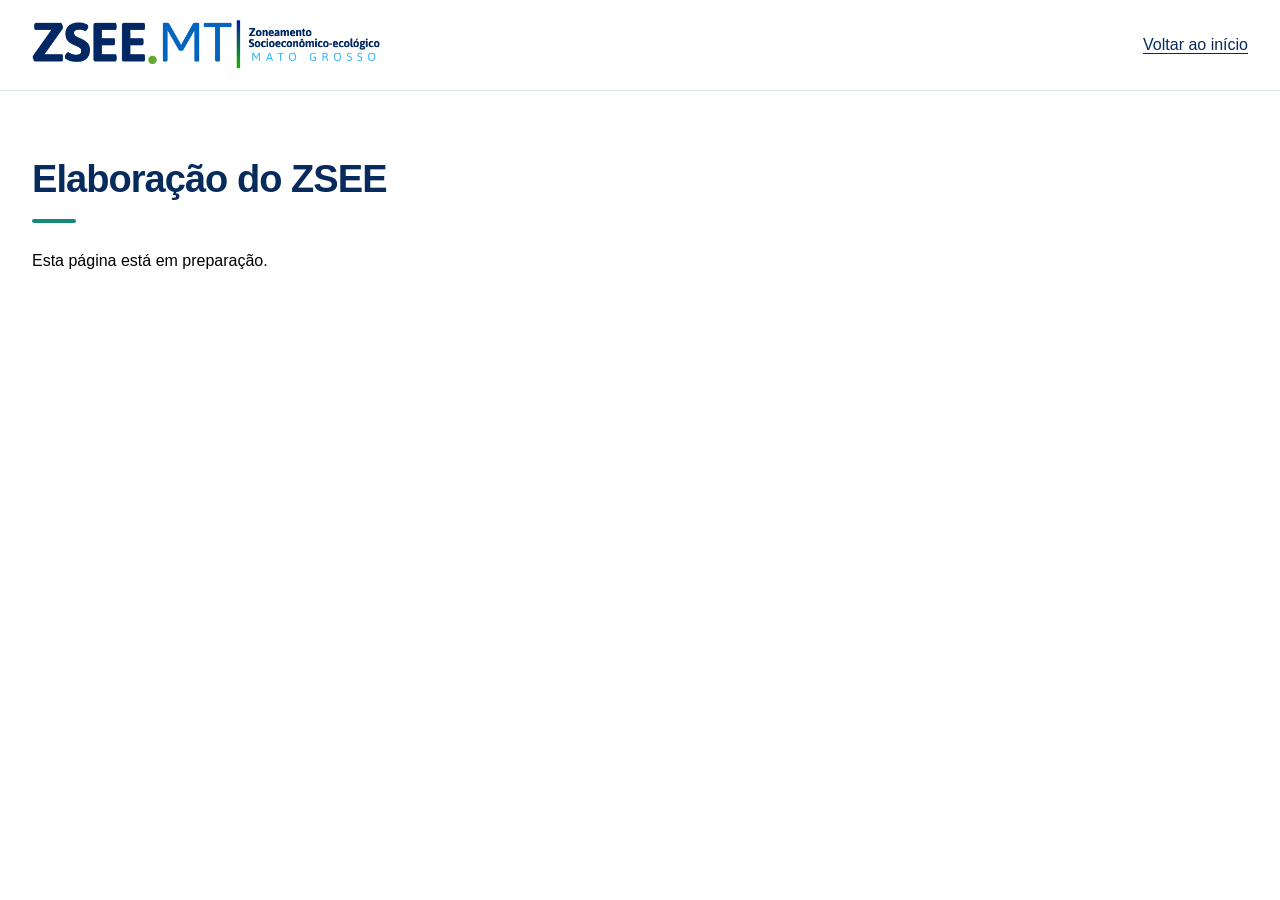
==== zoneamento-organizado/paginas/elaboracao/index.html @ bce74e0b "Add files via upload" ====
<!DOCTYPE html>
<html lang="pt-BR"><head><meta charset="UTF-8"><meta name="viewport" content="width=device-width,initial-scale=1"><title>Elaboração do ZSEE — ZSEE-MT</title><link rel="stylesheet" href="../../assets/css/site.css"></head><body>
<header class="header"><div class="container header-inner"><a class="brand" href="../../index.html"><img src="../../assets/imagens/logo.png" alt="ZSEE-MT — início"></a><a href="../../index.html">Voltar ao início</a></div></header>
<main class="section"><div class="container prose"><h1>Elaboração do ZSEE</h1><p>Esta página está em preparação.</p><!-- Inserir aqui o conteúdo aprovado desta página. --></div></main>
</body></html>
---- zoneamento-organizado/assets/css/site.css ----
:root{--navy:#062b5c;--blue:#086cb3;--green:#168a78;--ink:#26394d;--muted:#596c7d;--surface:#f2f7fa;--line:#dce7ee;font-family:Arial,Helvetica,sans-serif;color:var(--ink);background:#fff}
*{box-sizing:border-box}html{scroll-behavior:smooth}body{margin:0}button,a{-webkit-tap-highlight-color:transparent}button{font:inherit;cursor:pointer}a{color:var(--navy);text-underline-offset:3px}button:focus-visible,a:focus-visible,summary:focus-visible,[tabindex]:focus-visible{outline:3px solid var(--green);outline-offset:5px}img{max-width:100%;height:auto;display:block}svg{width:30px;height:30px;fill:none;stroke:currentColor;stroke-width:1.7;stroke-linecap:round;stroke-linejoin:round;flex-shrink:0}[hidden]{display:none!important}.container{width:min(1240px,calc(100% - 64px));margin:auto}.skip{position:absolute;top:-100px;left:16px;background:#fff;padding:12px;z-index:20}.skip:focus{top:10px}.header{background:white;border-bottom:1px solid var(--line)}.header-inner{display:flex;align-items:center;justify-content:space-between;gap:24px;min-height:100px;position:relative}.brand{width:350px;flex-shrink:1}.nav{display:flex;gap:32px;align-items:center}.nav a{font-size:13px;font-weight:700;text-decoration:none;padding:16px 0}.nav a:hover{color:var(--green)}.menu-toggle{display:none;width:48px;height:48px;border:1px solid var(--line);background:#fff;border-radius:8px;color:var(--navy)}.menu-toggle svg{margin:auto}.hero{position:relative;min-height:400px;height:clamp(340px,36vw,530px);isolation:isolate;background:#c9e6e8 url('../imagens/capa.jpg') center/cover}.hero-video{position:absolute;inset:0;width:100%;height:100%;object-fit:cover;object-position:center;z-index:-2}.hero:after{content:'';position:absolute;inset:0;background:linear-gradient(0deg,rgba(4,32,64,.12),transparent 60%);z-index:-1}.hero-inner{height:100%;display:flex;align-items:center;justify-content:center;padding:32px 0}.hero-logo{width:min(660px,80%);padding:24px 30px;background:rgba(255,255,255,.87);border-radius:14px;box-shadow:0 8px 32px #062b5c12;backdrop-filter:blur(3px)}.video-control{position:absolute;bottom:16px;right:24px;background:#fff;border:1px solid var(--line);border-radius:24px;padding:10px 16px;color:var(--navy);font-size:13px;min-height:44px}.access-band{background:var(--navy);padding:20px 0}.access-grid{display:grid;grid-template-columns:repeat(4,minmax(0,1fr));gap:16px}.access-card{display:flex;align-items:center;gap:14px;min-height:98px;padding:20px;border-radius:14px;background:white;color:var(--navy);border:0;box-shadow:0 4px 12px #001b3829;text-align:left;font-size:15px;font-weight:700;line-height:1.4;text-decoration:none;transition:transform .2s}.access-card:hover{transform:translateY(-3px)}.access-card .arrow{margin-left:auto;width:18px;height:18px}.section{padding:66px 0}.eyebrow{text-transform:uppercase;letter-spacing:.15em;color:var(--green);font-size:12px;font-weight:700;margin:0 0 12px}h1,h2,h3{color:var(--navy)}h1,h2{font-size:clamp(27px,3vw,38px);line-height:1.2;margin:0 0 24px;letter-spacing:-.025em}h1:after,h2:after{content:'';display:block;width:44px;height:4px;background:var(--green);margin-top:16px;border-radius:2px}.presentation-grid{display:grid;grid-template-columns:1.15fr 1fr;gap:52px;align-items:center}.prose p{font-size:16px;line-height:1.8;margin:0 0 18px}.prose p:last-child{margin-bottom:0}.prose a{font-weight:700}.flowchart{margin:0}.flowchart img{width:100%;max-width:560px;margin:auto}.flowchart figcaption{font-size:13px;line-height:1.6;color:var(--muted);margin:18px 0 0;text-align:center}.history{background:var(--surface);border-block:1px solid var(--line)}.history-header{display:flex;align-items:flex-end;justify-content:space-between;gap:24px;margin-bottom:30px}.history-header h2{max-width:720px;margin-bottom:12px}.history-header p{color:var(--muted);line-height:1.6;margin:0;max-width:720px}.controls{display:flex;gap:10px;flex-shrink:0}.round-button{width:48px;height:48px;background:white;border:1px solid #b8cbd9;border-radius:50%;color:var(--navy);display:grid;place-items:center}.round-button svg{width:22px;height:22px}.round-button:disabled{opacity:.35;cursor:default}.timeline{display:flex;gap:24px;overflow-x:auto;scroll-snap-type:x mandatory;scroll-padding-left:0;overscroll-behavior-x:contain;padding:8px 4px 24px;scrollbar-width:thin;scrollbar-color:#93afc4 transparent}.event{flex:0 0 calc((100% - 48px)/3);min-width:0;scroll-snap-align:start;position:relative;padding-top:12px}.year{font-size:27px;font-weight:800;color:var(--navy);margin-bottom:20px;display:block}.event:before{content:'';position:absolute;top:62px;left:0;right:-24px;height:2px;background:#b9cddc}.event:after{content:'';position:absolute;top:56px;left:0;width:14px;height:14px;background:var(--green);border:3px solid var(--surface);outline:2px solid var(--green);border-radius:50%}.event-card{background:#fff;border:1px solid var(--line);border-radius:12px;padding:24px;margin-top:32px;box-shadow:0 6px 20px #062b5c07;min-height:240px;overflow-wrap:anywhere}.event-card p{font-size:15px;line-height:1.75;margin:0}.event-card p+p{margin-top:14px}.law{font-weight:700}.timeline-status{margin-top:12px;color:var(--muted);font-size:13px;line-height:1.5}.structure-intro{max-width:900px}.groups{margin-top:30px}details{border:1px solid var(--line);border-radius:12px;margin-top:12px;overflow:hidden}summary{padding:20px 24px;color:var(--navy);font-weight:700;cursor:pointer;line-height:1.5;background:var(--surface)}.group-content{padding:24px}.entity-grid{display:grid;grid-template-columns:repeat(3,minmax(0,1fr));gap:16px}.entity-card{border:1px solid var(--line);border-radius:10px;padding:18px;display:flex;gap:16px;align-items:center;min-width:0}.logo-wrap{width:64px;flex-shrink:0}.logo-wrap img{max-height:64px;object-fit:contain;margin:auto}.entity-info{min-width:0;overflow-wrap:anywhere}.entity-info h3{font-size:15px;line-height:1.4;margin:0 0 5px}.entity-info p{font-size:13px;line-height:1.5;margin:0}.no-logo{font-size:12px;color:var(--muted)}.footer{background:var(--navy);color:white;padding:32px 0}.footer-inner{display:flex;justify-content:space-between;gap:24px;align-items:center}.footer-logo{width:150px;border-radius:4px}.footer p{font-size:13px;line-height:1.7;margin:0}.footer a{color:white}dialog{border:1px solid var(--line);border-radius:14px;padding:28px;max-width:min(460px,calc(100% - 32px));color:var(--ink)}dialog::backdrop{background:#062b5c66}dialog h2{font-size:24px}dialog p{line-height:1.6}.dialog-close{background:var(--navy);color:#fff;border:0;border-radius:8px;min-height:44px;padding:12px 20px}.video-control:disabled{display:none}
@media(max-width:1000px){.nav{gap:18px}.brand{width:280px}.presentation-grid{gap:30px;grid-template-columns:1fr 1fr}.access-card{padding:16px;gap:10px;font-size:14px}.entity-grid{grid-template-columns:repeat(2,minmax(0,1fr))}.event{flex-basis:calc((100% - 24px)/2)}}
@media(max-width:760px){.container{width:calc(100% - 36px)}.header-inner{min-height:78px}.brand{width:min(280px,calc(100% - 72px))}.menu-toggle{display:block;flex-shrink:0}.nav{display:none;position:absolute;top:calc(100% - 1px);left:-18px;right:-18px;background:#fff;padding:12px 24px 20px;z-index:10;border-bottom:1px solid var(--line);box-shadow:0 12px 20px #062b5c12}.nav.open{display:flex;flex-direction:column;align-items:stretch;gap:0}.nav a{padding:16px;border-bottom:1px solid var(--line);font-size:14px}.hero{height:360px;min-height:0}.hero-logo{width:100%;padding:18px 16px;border-radius:10px}.video-control{bottom:12px;right:18px}.access-band{padding:16px 0}.access-grid{grid-template-columns:repeat(2,minmax(0,1fr));gap:12px}.access-card{min-height:108px;flex-wrap:wrap;align-content:center;position:relative;padding:16px;font-size:14px;gap:10px}.access-card>svg:first-child{width:26px;height:26px}.access-card>span{flex-basis:100%}.access-card .arrow{position:absolute;right:12px;top:20px}.section{padding:42px 0}.presentation-grid{grid-template-columns:1fr;gap:30px}.prose p{line-height:1.75}.flowchart{max-width:540px;margin:auto}.history-header{align-items:flex-start;flex-direction:column;gap:20px}.controls{align-self:flex-end}.event{flex-basis:100%}.event-card{min-height:0;padding:22px}.history-header h2{font-size:28px}.entity-grid{grid-template-columns:1fr}.group-content{padding:16px}summary{padding:18px}.footer-inner{flex-direction:column;align-items:flex-start}.hero-video{object-position:50% center}.footer-logo{width:130px}}
@media(prefers-reduced-motion:reduce){html{scroll-behavior:auto}*{transition:none!important}.hero-video{display:none}}

/* Refinamentos solicitados */
:root{--ink:#3b3b3b;--muted:#555;}
body,h1,h2,h3,strong,a,.year,.eyebrow,.nav a,.access-card,.round-button,.menu-toggle,summary,.entity-info h3,.timeline-status,.flowchart figcaption{color:#3b3b3b}
.header-inner{min-height:90px}
.hero-logo{background:rgba(255,255,255,.65);backdrop-filter:none}
.hero-video{object-position:center top}
.hero{background-position:center top}
.access-card{font-size:17px}
.carousel-shell{display:grid;grid-template-columns:48px minmax(0,1fr) 48px;gap:18px;align-items:center}
.timeline{min-width:0;position:relative;padding:4px 2px 16px;scrollbar-width:none}
.timeline::-webkit-scrollbar{display:none}
.event{padding-top:0;display:flex;flex-direction:column}
.year{margin:0;font-size:27px;line-height:36px;height:36px}
.event:before{top:52px}
.event:after{top:46px}
.event-card{margin-top:36px;flex:1;min-height:250px}
.history-header{margin-bottom:30px}
.sr-only{position:absolute;width:1px;height:1px;padding:0;margin:-1px;overflow:hidden;clip:rect(0,0,0,0);white-space:nowrap;border:0}
.footer{background:#edf2f5;color:#3b3b3b;border-top:1px solid var(--line)}
.footer a,.footer p{color:#3b3b3b}
.footer-logo{width:300px;max-width:35%;border-radius:0}
.footer-inner{justify-content:flex-start;gap:42px}
.footer p{font-size:14px}
@media(max-width:1000px){.access-card{font-size:16px}.carousel-shell{gap:12px}.footer-inner{gap:24px}}
@media(max-width:760px){.header-inner{min-height:72px}.hero-video{object-position:45% top}.access-card{font-size:16px}.carousel-shell{grid-template-columns:40px minmax(0,1fr) 40px;gap:8px}.carousel-shell .round-button{width:40px;height:44px}.event-card{padding:18px;min-height:0}.footer-logo{width:280px;max-width:100%}.footer-inner{align-items:flex-start}.hero{background-position:45% top}}

.footer-logo{background:#062b5c;padding:10px;border-radius:4px}

/* Texto preto nas áreas claras; rodapé institucional azul-escuro. */
:root{--ink:#000;--muted:#000}
body,h1,h2,h3,strong,a,.year,.eyebrow,.nav a,.access-card,summary,.entity-info h3,.entity-info p,.prose p,.history-header p,.timeline-status,.flowchart figcaption,.no-logo{color:#000}
.footer{background:#062b5c;color:#fff;border-top:0}
.footer p,.footer strong,.footer a{color:#fff}
.footer-logo{background:transparent;padding:0;border-radius:0}

/* Preservar a paleta original; substituir somente textos cinza. */
:root{--ink:#000;--muted:#000}
body,.prose p,.event-card p,.history-header p,.entity-info p,.timeline-status,.flowchart figcaption,.no-logo{color:#000}
h1,h2,h3,strong,a,.year,.nav a,.access-card,.round-button,.menu-toggle,summary,.entity-info h3{color:var(--navy)}
.eyebrow{color:var(--green)}
.footer{background:var(--navy);color:#fff}
.footer p,.footer strong,.footer a{color:#fff}

/* Novo vídeo: 1890 x 600, exibido inteiro sem deformação. */
.hero{height:auto;min-height:0;aspect-ratio:1890 / 600;background-size:contain;background-position:center;background-repeat:no-repeat;}
.hero-video{object-fit:contain;object-position:center;}
.hero-inner{position:absolute;inset:0;}
@media(max-width:760px){.hero{height:auto;min-height:0;aspect-ratio:1890 / 600;}.hero-logo{width:min(440px,88%);padding:10px 12px;}.hero-inner{padding:10px 0;}}

/* Celular: vídeo anterior e enquadramento aprovado. */
@media(max-width:760px){
 .hero{height:360px;min-height:0;aspect-ratio:auto;background-size:cover;background-position:45% top;}
 .hero-video{object-fit:cover;object-position:45% top;}
 .hero-logo{width:100%;padding:18px 16px;}
 .hero-inner{padding:32px 0;}
}
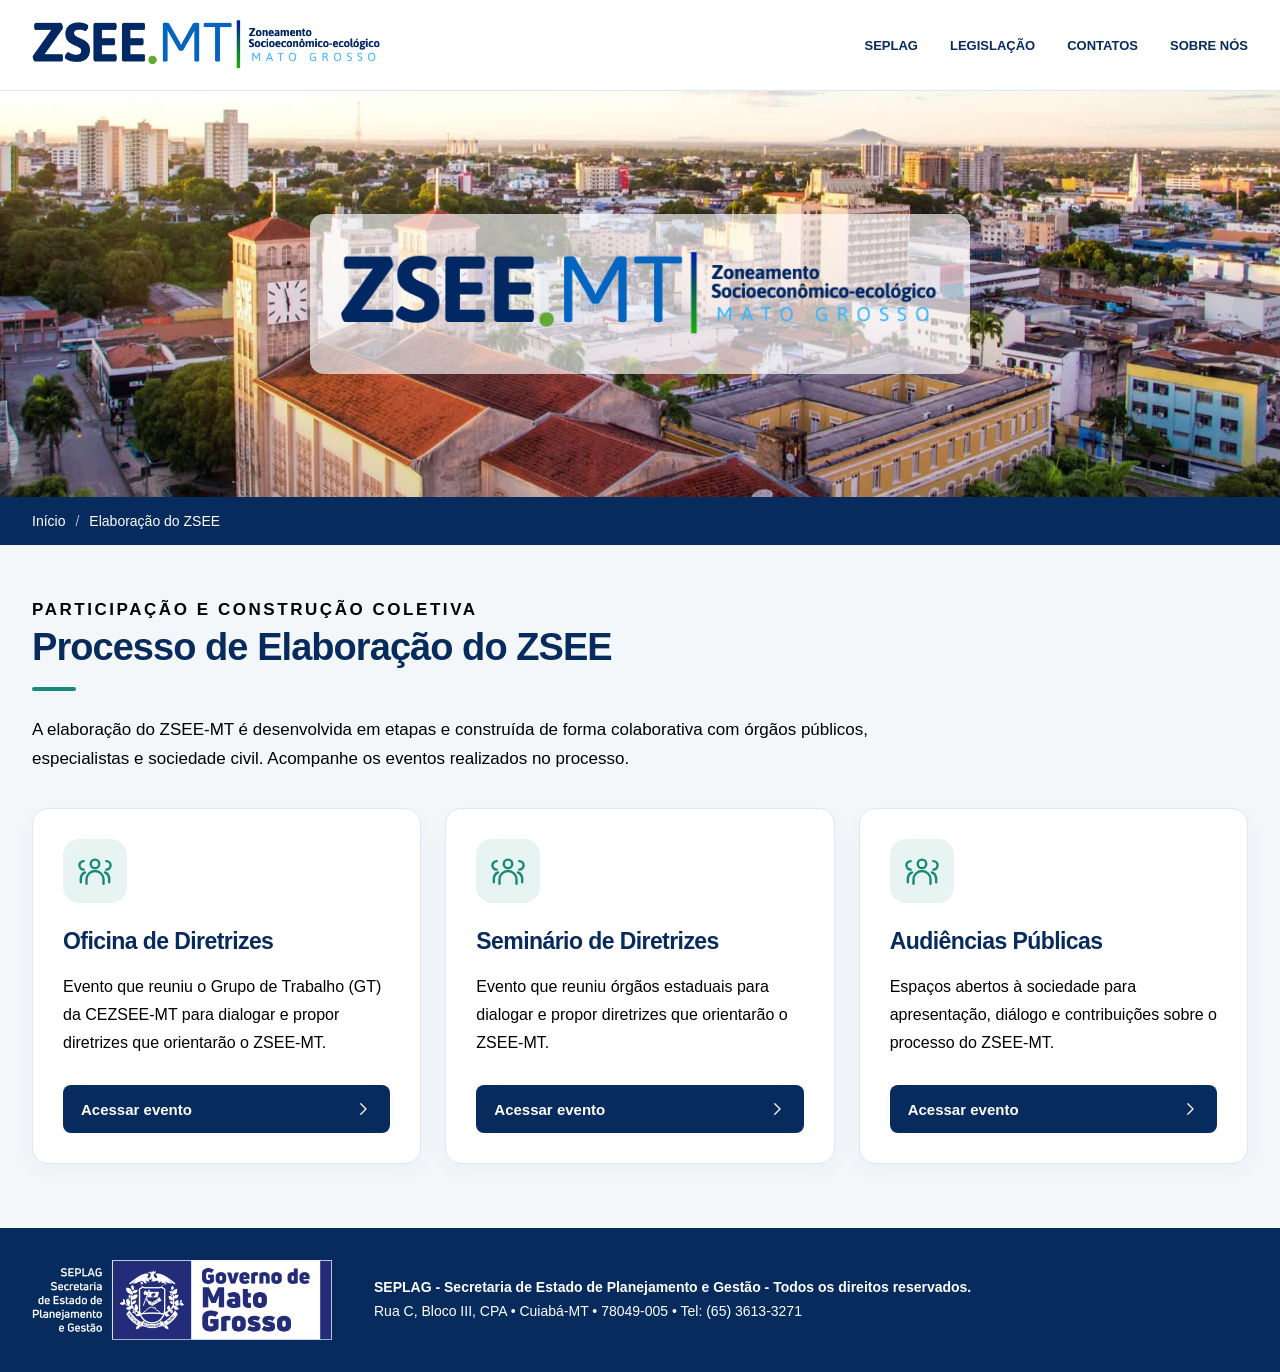
==== commit bfa0e7af: "Update index.html" ====
--- a/zoneamento-organizado/paginas/elaboracao/index.html
+++ b/zoneamento-organizado/paginas/elaboracao/index.html
@@ -1,5 +1,98 @@
 <!DOCTYPE html>
-<html lang="pt-BR"><head><meta charset="UTF-8"><meta name="viewport" content="width=device-width,initial-scale=1"><title>Elaboração do ZSEE — ZSEE-MT</title><link rel="stylesheet" href="../../assets/css/site.css"></head><body>
-<header class="header"><div class="container header-inner"><a class="brand" href="../../index.html"><img src="../../assets/imagens/logo.png" alt="ZSEE-MT — início"></a><a href="../../index.html">Voltar ao início</a></div></header>
-<main class="section"><div class="container prose"><h1>Elaboração do ZSEE</h1><p>Esta página está em preparação.</p><!-- Inserir aqui o conteúdo aprovado desta página. --></div></main>
-</body></html>+<html lang="pt-BR"><head><meta charset="UTF-8"><meta name="viewport" content="width=device-width,initial-scale=1"><title>Elaboração do ZSEE — Mato Grosso</title><meta name="description" content="Eventos do processo de elaboração do ZSEE-MT: Oficina de Diretrizes, Seminário de Diretrizes e Audiências Públicas."><style>:root{--navy:#062b5c;--blue:#086cb3;--green:#168a78;--ink:#26394d;--muted:#596c7d;--surface:#f2f7fa;--line:#dce7ee;font-family:Arial,Helvetica,sans-serif;color:var(--ink);background:#fff}
+*{box-sizing:border-box}html{scroll-behavior:smooth}body{margin:0}button,a{-webkit-tap-highlight-color:transparent}button{font:inherit;cursor:pointer}a{color:var(--navy);text-underline-offset:3px}button:focus-visible,a:focus-visible,summary:focus-visible,[tabindex]:focus-visible{outline:3px solid var(--green);outline-offset:5px}img{max-width:100%;height:auto;display:block}svg{width:30px;height:30px;fill:none;stroke:currentColor;stroke-width:1.7;stroke-linecap:round;stroke-linejoin:round;flex-shrink:0}[hidden]{display:none!important}.container{width:min(1240px,calc(100% - 64px));margin:auto}.skip{position:absolute;top:-100px;left:16px;background:#fff;padding:12px;z-index:20}.skip:focus{top:10px}.header{background:white;border-bottom:1px solid var(--line)}.header-inner{display:flex;align-items:center;justify-content:space-between;gap:24px;min-height:100px;position:relative}.brand{width:350px;flex-shrink:1}.nav{display:flex;gap:32px;align-items:center}.nav a{font-size:13px;font-weight:700;text-decoration:none;padding:16px 0}.nav a:hover{color:var(--green)}.menu-toggle{display:none;width:48px;height:48px;border:1px solid var(--line);background:#fff;border-radius:8px;color:var(--navy)}.menu-toggle svg{margin:auto}.hero{position:relative;min-height:400px;height:clamp(340px,36vw,530px);isolation:isolate;background:#c9e6e8 url('[data-uri]') center/cover}.hero-video{position:absolute;inset:0;width:100%;height:100%;object-fit:cover;object-position:center;z-index:-2}.hero:after{content:'';position:absolute;inset:0;background:linear-gradient(0deg,rgba(4,32,64,.12),transparent 60%);z-index:-1}.hero-inner{height:100%;display:flex;align-items:center;justify-content:center;padding:32px 0}.hero-logo{width:min(660px,80%);padding:24px 30px;background:rgba(255,255,255,.87);border-radius:14px;box-shadow:0 8px 32px #062b5c12;backdrop-filter:blur(3px)}.video-control{position:absolute;bottom:16px;right:24px;background:#fff;border:1px solid var(--line);border-radius:24px;padding:10px 16px;color:var(--navy);font-size:13px;min-height:44px}.access-band{background:var(--navy);padding:20px 0}.access-grid{display:grid;grid-template-columns:repeat(4,minmax(0,1fr));gap:16px}.access-card{display:flex;align-items:center;gap:14px;min-height:98px;padding:20px;border-radius:14px;background:white;color:var(--navy);border:0;box-shadow:0 4px 12px #001b3829;text-align:left;font-size:15px;font-weight:700;line-height:1.4;text-decoration:none;transition:transform .2s}.access-card:hover{transform:translateY(-3px)}.access-card .arrow{margin-left:auto;width:18px;height:18px}.section{padding:66px 0}.eyebrow{text-transform:uppercase;letter-spacing:.15em;color:var(--green);font-size:12px;font-weight:700;margin:0 0 12px}h1,h2,h3{color:var(--navy)}h1,h2{font-size:clamp(27px,3vw,38px);line-height:1.2;margin:0 0 24px;letter-spacing:-.025em}h1:after,h2:after{content:'';display:block;width:44px;height:4px;background:var(--green);margin-top:16px;border-radius:2px}.presentation-grid{display:grid;grid-template-columns:1.15fr 1fr;gap:52px;align-items:center}.prose p{font-size:16px;line-height:1.8;margin:0 0 18px}.prose p:last-child{margin-bottom:0}.prose a{font-weight:700}.flowchart{margin:0}.flowchart img{width:100%;max-width:560px;margin:auto}.flowchart figcaption{font-size:13px;line-height:1.6;color:var(--muted);margin:18px 0 0;text-align:center}.history{background:var(--surface);border-block:1px solid var(--line)}.history-header{display:flex;align-items:flex-end;justify-content:space-between;gap:24px;margin-bottom:30px}.history-header h2{max-width:720px;margin-bottom:12px}.history-header p{color:var(--muted);line-height:1.6;margin:0;max-width:720px}.controls{display:flex;gap:10px;flex-shrink:0}.round-button{width:48px;height:48px;background:white;border:1px solid #b8cbd9;border-radius:50%;color:var(--navy);display:grid;place-items:center}.round-button svg{width:22px;height:22px}.round-button:disabled{opacity:.35;cursor:default}.timeline{display:flex;gap:24px;overflow-x:auto;scroll-snap-type:x mandatory;scroll-padding-left:0;overscroll-behavior-x:contain;padding:8px 4px 24px;scrollbar-width:thin;scrollbar-color:#93afc4 transparent}.event{flex:0 0 calc((100% - 48px)/3);min-width:0;scroll-snap-align:start;position:relative;padding-top:12px}.year{font-size:27px;font-weight:800;color:var(--navy);margin-bottom:20px;display:block}.event:before{content:'';position:absolute;top:62px;left:0;right:-24px;height:2px;background:#b9cddc}.event:after{content:'';position:absolute;top:56px;left:0;width:14px;height:14px;background:var(--green);border:3px solid var(--surface);outline:2px solid var(--green);border-radius:50%}.event-card{background:#fff;border:1px solid var(--line);border-radius:12px;padding:24px;margin-top:32px;box-shadow:0 6px 20px #062b5c07;min-height:240px;overflow-wrap:anywhere}.event-card p{font-size:15px;line-height:1.75;margin:0}.event-card p+p{margin-top:14px}.law{font-weight:700}.timeline-status{margin-top:12px;color:var(--muted);font-size:13px;line-height:1.5}.structure-intro{max-width:900px}.groups{margin-top:30px}details{border:1px solid var(--line);border-radius:12px;margin-top:12px;overflow:hidden}summary{padding:20px 24px;color:var(--navy);font-weight:700;cursor:pointer;line-height:1.5;background:var(--surface)}.group-content{padding:24px}.entity-grid{display:grid;grid-template-columns:repeat(3,minmax(0,1fr));gap:16px}.entity-card{border:1px solid var(--line);border-radius:10px;padding:18px;display:flex;gap:16px;align-items:center;min-width:0}.logo-wrap{width:64px;flex-shrink:0}.logo-wrap img{max-height:64px;object-fit:contain;margin:auto}.entity-info{min-width:0;overflow-wrap:anywhere}.entity-info h3{font-size:15px;line-height:1.4;margin:0 0 5px}.entity-info p{font-size:13px;line-height:1.5;margin:0}.no-logo{font-size:12px;color:var(--muted)}.footer{background:var(--navy);color:white;padding:32px 0}.footer-inner{display:flex;justify-content:space-between;gap:24px;align-items:center}.footer-logo{width:150px;border-radius:4px}.footer p{font-size:13px;line-height:1.7;margin:0}.footer a{color:white}dialog{border:1px solid var(--line);border-radius:14px;padding:28px;max-width:min(460px,calc(100% - 32px));color:var(--ink)}dialog::backdrop{background:#062b5c66}dialog h2{font-size:24px}dialog p{line-height:1.6}.dialog-close{background:var(--navy);color:#fff;border:0;border-radius:8px;min-height:44px;padding:12px 20px}.video-control:disabled{display:none}
+@media(max-width:1000px){.nav{gap:18px}.brand{width:280px}.presentation-grid{gap:30px;grid-template-columns:1fr 1fr}.access-card{padding:16px;gap:10px;font-size:14px}.entity-grid{grid-template-columns:repeat(2,minmax(0,1fr))}.event{flex-basis:calc((100% - 24px)/2)}}
+@media(max-width:760px){.container{width:calc(100% - 36px)}.header-inner{min-height:78px}.brand{width:min(280px,calc(100% - 72px))}.menu-toggle{display:block;flex-shrink:0}.nav{display:none;position:absolute;top:calc(100% - 1px);left:-18px;right:-18px;background:#fff;padding:12px 24px 20px;z-index:10;border-bottom:1px solid var(--line);box-shadow:0 12px 20px #062b5c12}.nav.open{display:flex;flex-direction:column;align-items:stretch;gap:0}.nav a{padding:16px;border-bottom:1px solid var(--line);font-size:14px}.hero{height:360px;min-height:0}.hero-logo{width:100%;padding:18px 16px;border-radius:10px}.video-control{bottom:12px;right:18px}.access-band{padding:16px 0}.access-grid{grid-template-columns:repeat(2,minmax(0,1fr));gap:12px}.access-card{min-height:108px;flex-wrap:wrap;align-content:center;position:relative;padding:16px;font-size:14px;gap:10px}.access-card>svg:first-child{width:26px;height:26px}.access-card>span{flex-basis:100%}.access-card .arrow{position:absolute;right:12px;top:20px}.section{padding:42px 0}.presentation-grid{grid-template-columns:1fr;gap:30px}.prose p{line-height:1.75}.flowchart{max-width:540px;margin:auto}.history-header{align-items:flex-start;flex-direction:column;gap:20px}.controls{align-self:flex-end}.event{flex-basis:100%}.event-card{min-height:0;padding:22px}.history-header h2{font-size:28px}.entity-grid{grid-template-columns:1fr}.group-content{padding:16px}summary{padding:18px}.footer-inner{flex-direction:column;align-items:flex-start}.hero-video{object-position:50% center}.footer-logo{width:130px}}
+@media(prefers-reduced-motion:reduce){html{scroll-behavior:auto}*{transition:none!important}.hero-video{display:none}}
+
+/* Refinamentos solicitados */
+:root{--ink:#3b3b3b;--muted:#555;}
+body,h1,h2,h3,strong,a,.year,.eyebrow,.nav a,.access-card,.round-button,.menu-toggle,summary,.entity-info h3,.timeline-status,.flowchart figcaption{color:#3b3b3b}
+.header-inner{min-height:90px}
+.hero-logo{background:rgba(255,255,255,.65);backdrop-filter:none}
+.hero-video{object-position:center top}
+.hero{background-position:center top}
+.access-card{font-size:17px}
+.carousel-shell{display:grid;grid-template-columns:48px minmax(0,1fr) 48px;gap:18px;align-items:center}
+.timeline{min-width:0;position:relative;padding:4px 2px 16px;scrollbar-width:none}
+.timeline::-webkit-scrollbar{display:none}
+.event{padding-top:0;display:flex;flex-direction:column}
+.year{margin:0;font-size:27px;line-height:36px;height:36px}
+.event:before{top:52px}
+.event:after{top:46px}
+.event-card{margin-top:36px;flex:1;min-height:250px}
+.history-header{margin-bottom:30px}
+.sr-only{position:absolute;width:1px;height:1px;padding:0;margin:-1px;overflow:hidden;clip:rect(0,0,0,0);white-space:nowrap;border:0}
+.footer{background:#edf2f5;color:#3b3b3b;border-top:1px solid var(--line)}
+.footer a,.footer p{color:#3b3b3b}
+.footer-logo{width:300px;max-width:35%;border-radius:0}
+.footer-inner{justify-content:flex-start;gap:42px}
+.footer p{font-size:14px}
+@media(max-width:1000px){.access-card{font-size:16px}.carousel-shell{gap:12px}.footer-inner{gap:24px}}
+@media(max-width:760px){.header-inner{min-height:72px}.hero-video{object-position:45% top}.access-card{font-size:16px}.carousel-shell{grid-template-columns:40px minmax(0,1fr) 40px;gap:8px}.carousel-shell .round-button{width:40px;height:44px}.event-card{padding:18px;min-height:0}.footer-logo{width:280px;max-width:100%}.footer-inner{align-items:flex-start}.hero{background-position:45% top}}
+
+.footer-logo{background:#062b5c;padding:10px;border-radius:4px}
+
+/* Texto preto nas áreas claras; rodapé institucional azul-escuro. */
+:root{--ink:#000;--muted:#000}
+body,h1,h2,h3,strong,a,.year,.eyebrow,.nav a,.access-card,summary,.entity-info h3,.entity-info p,.prose p,.history-header p,.timeline-status,.flowchart figcaption,.no-logo{color:#000}
+.footer{background:#062b5c;color:#fff;border-top:0}
+.footer p,.footer strong,.footer a{color:#fff}
+.footer-logo{background:transparent;padding:0;border-radius:0}
+
+/* Preservar a paleta original; substituir somente textos cinza. */
+:root{--ink:#000;--muted:#000}
+body,.prose p,.event-card p,.history-header p,.entity-info p,.timeline-status,.flowchart figcaption,.no-logo{color:#000}
+h1,h2,h3,strong,a,.year,.nav a,.access-card,.round-button,.menu-toggle,summary,.entity-info h3{color:var(--navy)}
+.eyebrow{color:var(--green)}
+.footer{background:var(--navy);color:#fff}
+.footer p,.footer strong,.footer a{color:#fff}
+
+/* Novo vídeo: 1890 x 600, exibido inteiro sem deformação. */
+.hero{height:auto;min-height:0;aspect-ratio:1890 / 600;background-size:contain;background-position:center;background-repeat:no-repeat;}
+.hero-video{object-fit:contain;object-position:center;}
+.hero-inner{position:absolute;inset:0;}
+@media(max-width:760px){.hero{height:auto;min-height:0;aspect-ratio:1890 / 600;}.hero-logo{width:min(440px,88%);padding:10px 12px;}.hero-inner{padding:10px 0;}}
+
+/* Celular: vídeo anterior e enquadramento aprovado. */
+@media(max-width:760px){
+ .hero{height:360px;min-height:0;aspect-ratio:auto;background-size:cover;background-position:45% top;}
+ .hero-video{object-fit:cover;object-position:45% top;}
+ .hero-logo{width:100%;padding:18px 16px;}
+ .hero-inner{padding:32px 0;}
+}
+
+.events-main{padding:50px 0 64px;background:#f4f7fa}
+.breadcrumb{padding:16px 0;background:var(--navy);color:#fff;font-size:14px}
+.breadcrumb a{color:#fff;text-decoration:none}.breadcrumb span{margin:0 10px;opacity:.65}
+.events-intro{max-width:900px;margin-bottom:34px}.events-intro p{color:#000;font-size:17px;line-height:1.75;margin:0}
+.events-grid{display:grid;grid-template-columns:repeat(3,minmax(0,1fr));gap:24px}
+.event-tile{padding:30px;background:#fff;border:1px solid #dce7ee;border-radius:16px;box-shadow:0 8px 24px #062b5c09;display:flex;flex-direction:column;align-items:flex-start}
+.event-symbol{width:64px;height:64px;background:#e8f4f1;border-radius:16px;display:grid;place-items:center;color:var(--green);margin-bottom:24px}.event-symbol svg{width:34px;height:34px}
+.event-tile h2{font-size:23px;line-height:1.3;margin:0 0 16px}.event-tile h2:after{display:none}
+.event-tile p{font-size:16px;line-height:1.75;color:#000;margin:0 0 28px}
+.event-action{margin-top:auto;display:flex;align-items:center;justify-content:space-between;width:100%;padding:14px 18px;border:0;border-radius:8px;color:#fff;background:var(--navy);text-decoration:none;min-height:48px;font-weight:700;font-size:15px}.event-action svg{width:18px;height:18px}.event-action:hover{background:#0c417f}
+.events-banner{height:auto;min-height:0;aspect-ratio:1890/600;background-size:contain}.events-banner .hero-inner{position:absolute;inset:0}.events-banner .hero-video{object-fit:contain;object-position:center}
+@media(max-width:900px){.events-grid{gap:16px}.event-tile{padding:24px}.event-tile h2{font-size:21px}}
+@media(max-width:760px){.events-grid{grid-template-columns:1fr}.events-main{padding:34px 0 42px}.event-tile{padding:26px}.events-banner{height:260px;aspect-ratio:auto;background-size:cover}.events-banner .hero-video{object-fit:cover;object-position:45% top}.events-intro p{font-size:16px}}
+</style></head><body><a class="skip" href="#conteudo">Ir para o conteúdo</a><header class="header"><div class="container header-inner"><a class="brand" href="../../index.html" target="_blank" rel="noopener noreferrer" aria-label="ZSEE-MT — início"><img src="[data-uri]" width="636" height="103" alt="ZSEE-MT — Zoneamento Socioeconômico-Ecológico de Mato Grosso"></a><button class="menu-toggle" type="button" aria-controls="main-nav" aria-expanded="false" aria-label="Abrir menu"><svg viewBox="0 0 24 24" aria-hidden="true" class=""><path d="M3 6h18M3 12h18M3 18h18"/></svg></button><nav class="nav" id="main-nav" aria-label="Menu principal"><a href="https://www.seplag.mt.gov.br/" target="_blank" rel="noopener noreferrer">SEPLAG</a><a href="https://iframe.leisestaduais.com.br/mt?origin=instituicao" target="_blank" rel="noopener noreferrer">LEGISLAÇÃO</a><a href="https://www.seplag.mt.gov.br/atendimento" target="_blank" rel="noopener noreferrer">CONTATOS</a><a href="https://geodados.mt.gov.br/portal/apps/experiencebuilder/experience/?id=e1c86d6bca2d4fd8ab92141e2c3c7e5a&amp;page=Sobre&amp;views=Exibir-7" target="_blank" rel="noopener noreferrer">SOBRE NÓS</a></nav></div></header>
+<section class="hero events-banner" aria-label="ZSEE-MT"><video class="hero-video" poster="[data-uri]